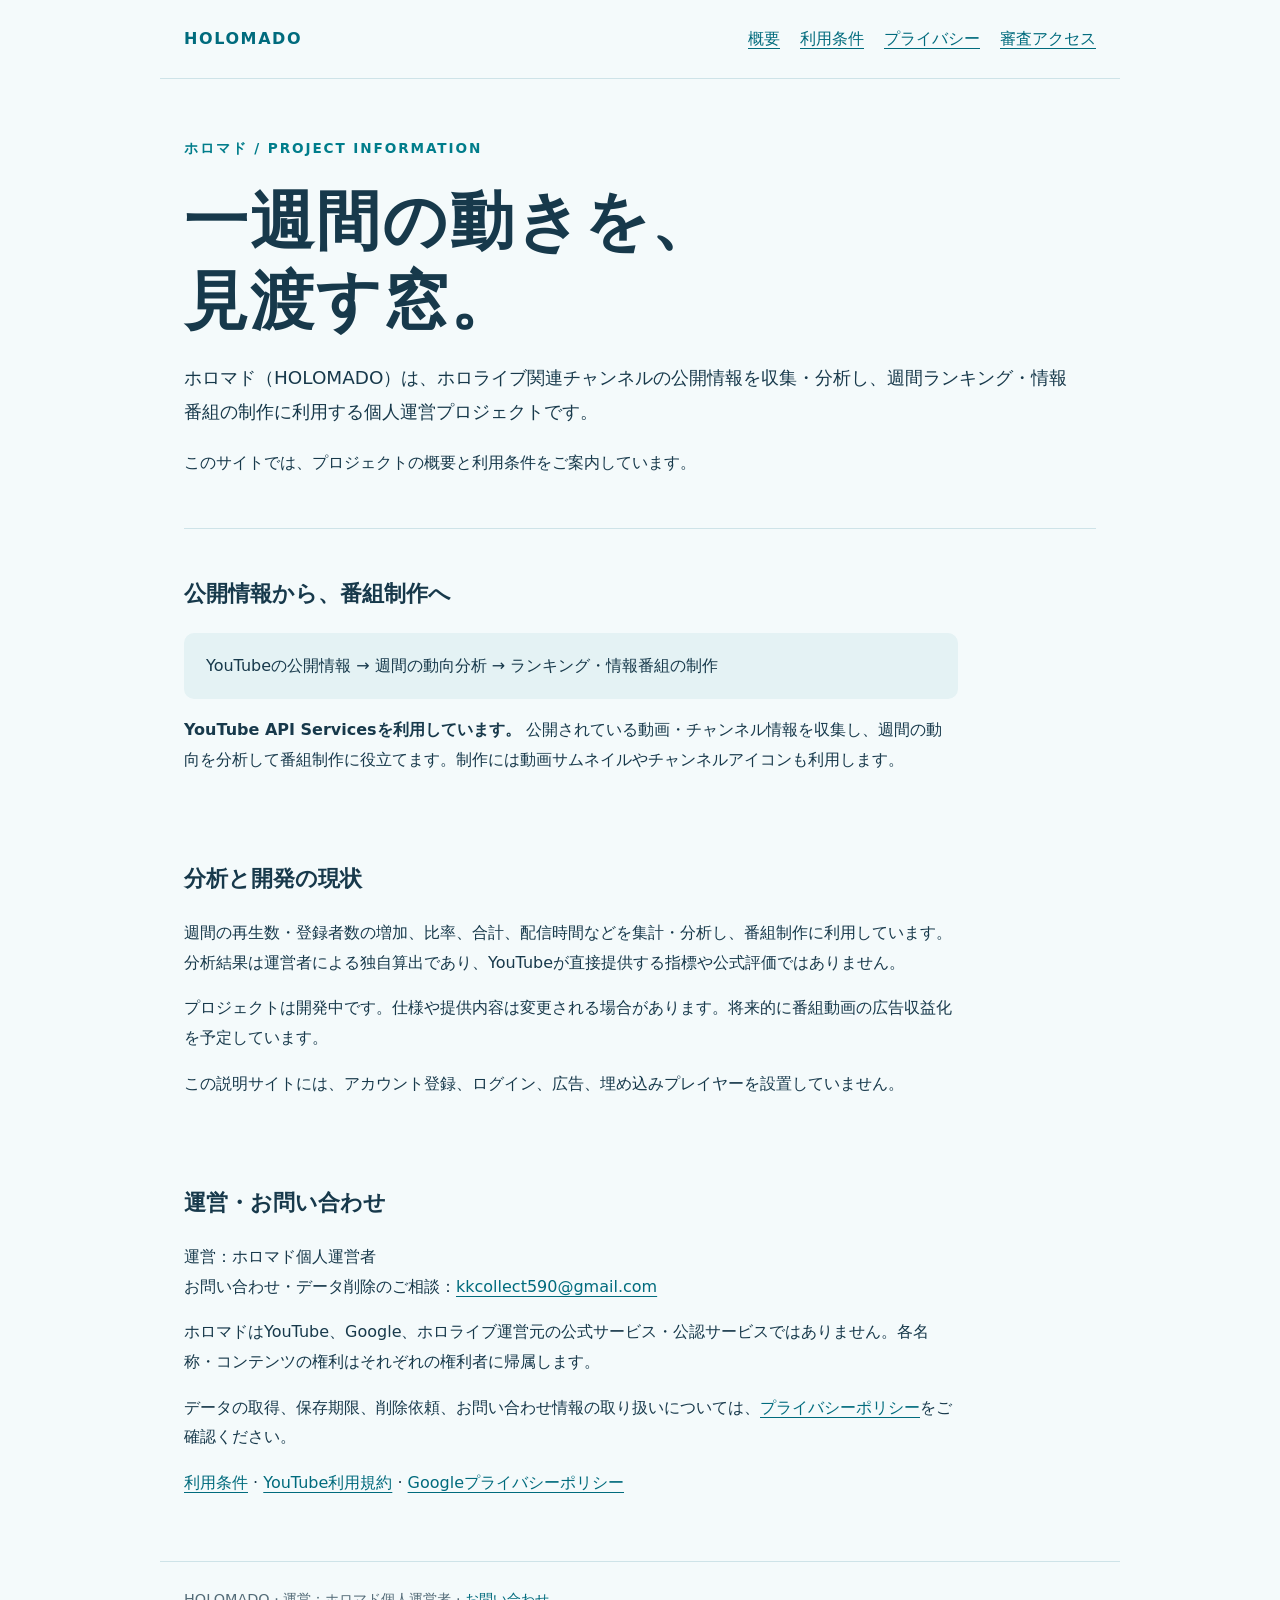
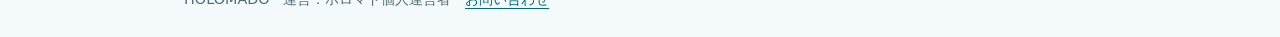
==== index.html @ 4f199b35 "Add files via upload" ====
<!DOCTYPE html>
<html lang="ja"><head><meta charset="utf-8"/><meta content="width=device-width,initial-scale=1" name="viewport"/><title>ホロマド | HOLOMADO</title><meta content="ホロマドは、ホロライブ関連チャンネルの公開情報を分析し、週間ランキング・情報番組を制作する個人運営プロジェクトです。" name="description"/><link href="style.css" rel="stylesheet"/></head><body><header><a class="brand" href="index.html">HOLOMADO</a><nav aria-label="メイン"><a href="index.html">概要</a><a href="terms.html">利用条件</a><a href="privacy.html">プライバシー</a><a href="review.html">審査アクセス</a></nav></header><main><div class="hero"><p class="eyebrow">ホロマド / PROJECT INFORMATION</p><h1>一週間の動きを、<br/>見渡す窓。</h1><p class="lead">ホロマド（HOLOMADO）は、ホロライブ関連チャンネルの公開情報を収集・分析し、週間ランキング・情報番組の制作に利用する個人運営プロジェクトです。</p><p>このサイトでは、プロジェクトの概要と利用条件をご案内しています。</p></div>
<section><h2>公開情報から、番組制作へ</h2><p class="flow">YouTubeの公開情報 → 週間の動向分析 → ランキング・情報番組の制作</p><p><strong>YouTube API Servicesを利用しています。</strong> 公開されている動画・チャンネル情報を収集し、週間の動向を分析して番組制作に役立てます。制作には動画サムネイルやチャンネルアイコンも利用します。</p></section>
<section><h2>分析と開発の現状</h2><p>週間の再生数・登録者数の増加、比率、合計、配信時間などを集計・分析し、番組制作に利用しています。分析結果は運営者による独自算出であり、YouTubeが直接提供する指標や公式評価ではありません。</p><p>プロジェクトは開発中です。仕様や提供内容は変更される場合があります。将来的に番組動画の広告収益化を予定しています。</p><p>この説明サイトには、アカウント登録、ログイン、広告、埋め込みプレイヤーを設置していません。</p></section>
<section><h2>運営・お問い合わせ</h2><p>運営：ホロマド個人運営者<br/>お問い合わせ・データ削除のご相談：<a href="mailto:kkcollect590@gmail.com">kkcollect590@gmail.com</a></p><p>ホロマドはYouTube、Google、ホロライブ運営元の公式サービス・公認サービスではありません。各名称・コンテンツの権利はそれぞれの権利者に帰属します。</p><p>データの取得、保存期限、削除依頼、お問い合わせ情報の取り扱いについては、<a href="privacy.html">プライバシーポリシー</a>をご確認ください。</p><p><a href="terms.html">利用条件</a> · <a href="https://www.youtube.com/t/terms">YouTube利用規約</a> · <a href="https://policies.google.com/privacy">Googleプライバシーポリシー</a></p></section></main><footer>HOLOMADO · 運営：ホロマド個人運営者 · <a href="mailto:kkcollect590@gmail.com">お問い合わせ</a></footer></body></html>
---- style.css ----
:root{color-scheme:light;--ink:#17394b;--muted:#536b77;--line:#cee3e8;--accent:#007d8b}*{box-sizing:border-box}body{margin:0;background:#f4fafb;color:var(--ink);font-family:system-ui,-apple-system,'Yu Gothic',sans-serif;line-height:1.85}header,main,footer{max-width:960px;margin:auto;padding:24px}header{display:flex;align-items:center;justify-content:space-between;gap:20px;flex-wrap:wrap;border-bottom:1px solid var(--line)}a{color:#006b7d;text-underline-offset:4px}a:focus-visible{outline:3px solid #d87e00;outline-offset:5px}nav{display:flex;gap:20px;flex-wrap:wrap}.brand{font-weight:800;letter-spacing:.1em;text-decoration:none}.draft{background:#fff3dc;border-left:4px solid #ac700c;padding:12px 18px;margin:12px 0 32px;color:#674810}.eyebrow{color:var(--accent);font-size:.85rem;letter-spacing:.14em;font-weight:700}h1{font-size:clamp(2.1rem,6vw,4rem);line-height:1.25;letter-spacing:.03em;margin:20px 0}h2{font-size:1.4rem;margin-top:36px}p,li{max-width:76ch}.lead{font-size:1.15rem}.hero{padding:20px 0 35px;border-bottom:1px solid var(--line)}section{padding:8px 0 24px}article{background:white;border:1px solid var(--line);border-radius:16px;padding:clamp(20px,4vw,42px)}.flow{padding:18px 22px;background:#e4f2f4;border-radius:10px}footer{font-size:.9rem;border-top:1px solid var(--line);color:var(--muted)}small{color:var(--muted)}@media(max-width:560px){header,main,footer{padding:18px}nav{gap:12px}h1{font-size:2.25rem}}
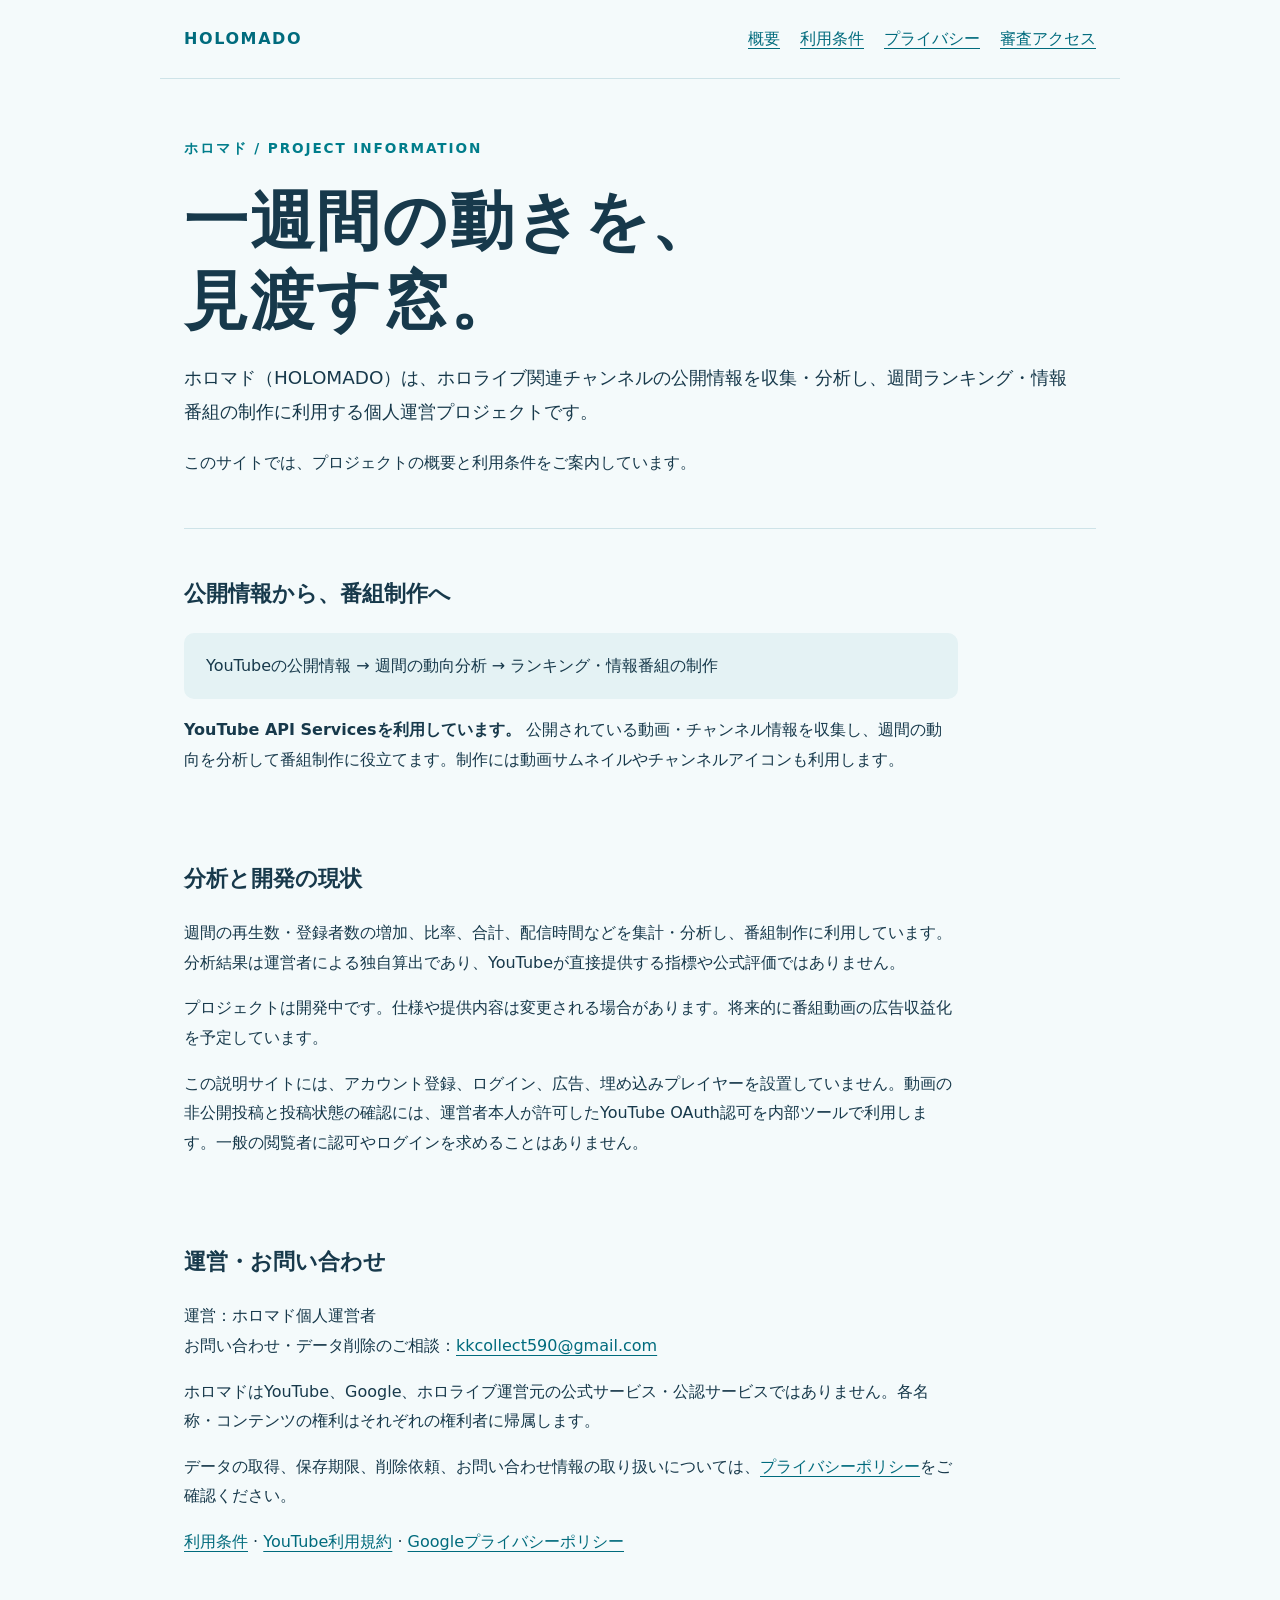
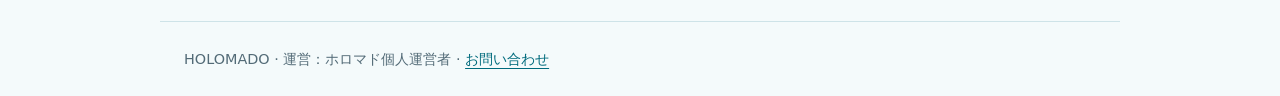
==== commit fd3a4b11: "Add files via upload" ====
--- a/index.html
+++ b/index.html
@@ -1,6 +1,6 @@
 <!DOCTYPE html>
 <html lang="ja"><head><meta charset="utf-8"/><meta content="width=device-width,initial-scale=1" name="viewport"/><title>ホロマド | HOLOMADO</title><meta content="ホロマドは、ホロライブ関連チャンネルの公開情報を分析し、週間ランキング・情報番組を制作する個人運営プロジェクトです。" name="description"/><link href="style.css" rel="stylesheet"/></head><body><header><a class="brand" href="index.html">HOLOMADO</a><nav aria-label="メイン"><a href="index.html">概要</a><a href="terms.html">利用条件</a><a href="privacy.html">プライバシー</a><a href="review.html">審査アクセス</a></nav></header><main><div class="hero"><p class="eyebrow">ホロマド / PROJECT INFORMATION</p><h1>一週間の動きを、<br/>見渡す窓。</h1><p class="lead">ホロマド（HOLOMADO）は、ホロライブ関連チャンネルの公開情報を収集・分析し、週間ランキング・情報番組の制作に利用する個人運営プロジェクトです。</p><p>このサイトでは、プロジェクトの概要と利用条件をご案内しています。</p></div>
 <section><h2>公開情報から、番組制作へ</h2><p class="flow">YouTubeの公開情報 → 週間の動向分析 → ランキング・情報番組の制作</p><p><strong>YouTube API Servicesを利用しています。</strong> 公開されている動画・チャンネル情報を収集し、週間の動向を分析して番組制作に役立てます。制作には動画サムネイルやチャンネルアイコンも利用します。</p></section>
-<section><h2>分析と開発の現状</h2><p>週間の再生数・登録者数の増加、比率、合計、配信時間などを集計・分析し、番組制作に利用しています。分析結果は運営者による独自算出であり、YouTubeが直接提供する指標や公式評価ではありません。</p><p>プロジェクトは開発中です。仕様や提供内容は変更される場合があります。将来的に番組動画の広告収益化を予定しています。</p><p>この説明サイトには、アカウント登録、ログイン、広告、埋め込みプレイヤーを設置していません。</p></section>
+<section><h2>分析と開発の現状</h2><p>週間の再生数・登録者数の増加、比率、合計、配信時間などを集計・分析し、番組制作に利用しています。分析結果は運営者による独自算出であり、YouTubeが直接提供する指標や公式評価ではありません。</p><p>プロジェクトは開発中です。仕様や提供内容は変更される場合があります。将来的に番組動画の広告収益化を予定しています。</p><p>この説明サイトには、アカウント登録、ログイン、広告、埋め込みプレイヤーを設置していません。動画の非公開投稿と投稿状態の確認には、運営者本人が許可したYouTube OAuth認可を内部ツールで利用します。一般の閲覧者に認可やログインを求めることはありません。</p></section>
 <section><h2>運営・お問い合わせ</h2><p>運営：ホロマド個人運営者<br/>お問い合わせ・データ削除のご相談：<a href="mailto:kkcollect590@gmail.com">kkcollect590@gmail.com</a></p><p>ホロマドはYouTube、Google、ホロライブ運営元の公式サービス・公認サービスではありません。各名称・コンテンツの権利はそれぞれの権利者に帰属します。</p><p>データの取得、保存期限、削除依頼、お問い合わせ情報の取り扱いについては、<a href="privacy.html">プライバシーポリシー</a>をご確認ください。</p><p><a href="terms.html">利用条件</a> · <a href="https://www.youtube.com/t/terms">YouTube利用規約</a> · <a href="https://policies.google.com/privacy">Googleプライバシーポリシー</a></p></section></main><footer>HOLOMADO · 運営：ホロマド個人運営者 · <a href="mailto:kkcollect590@gmail.com">お問い合わせ</a></footer></body></html>
 
